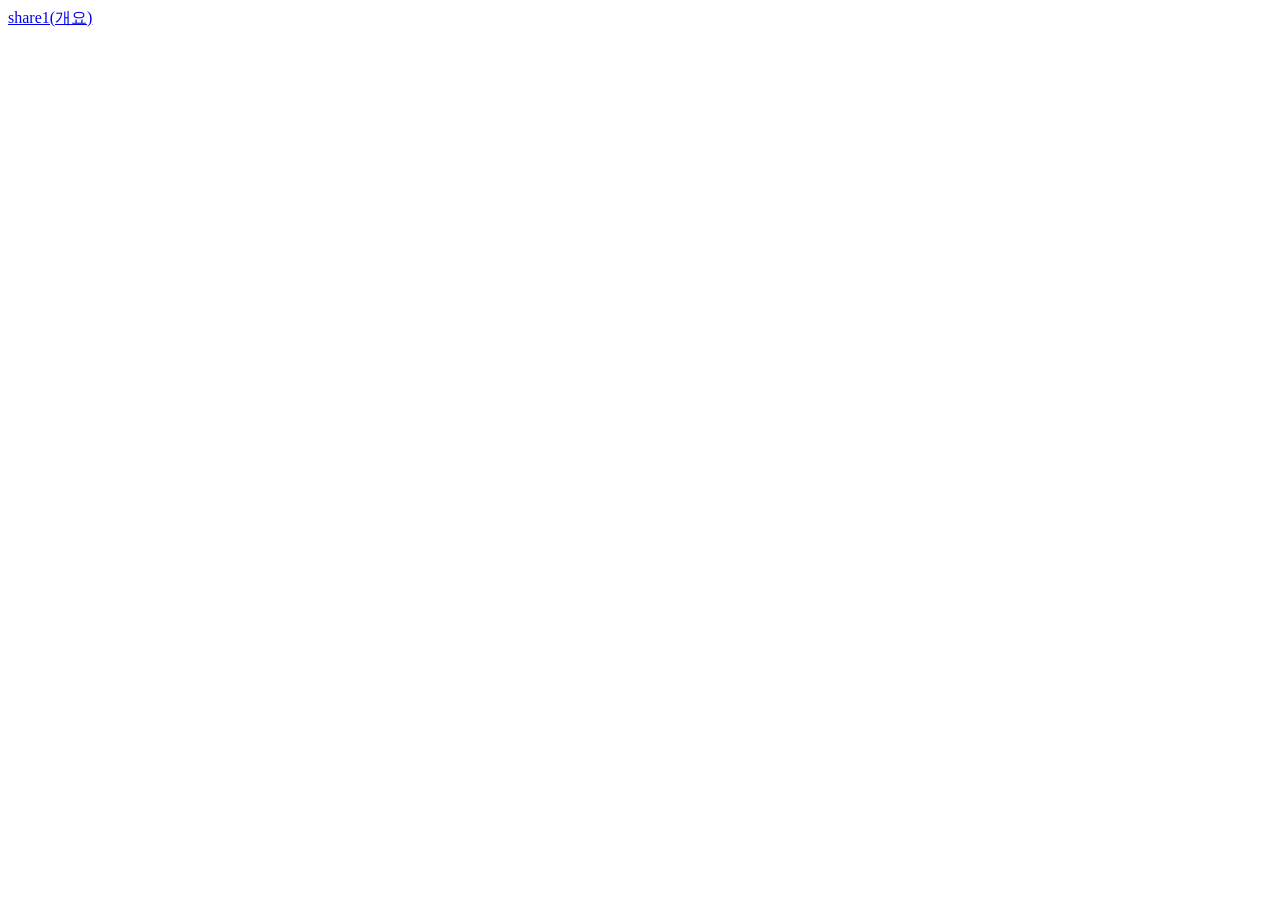
==== index.html @ b37a5b24 "Update index.html" ====
<DOCTYPE html>
  <html lang = "ko">
    <head>
      <title>
        share
      </title>
    </head>
    <body>
      <div align center>
        <a href="https://docs.google.com/document/d/1VUWLrsP9FjLhWHP-nQLsVSAsWgH8gJyUB5f0R0918_E/edit?usp=sharing">share1(개요)</a>
      </div>
    </body>
  </html>
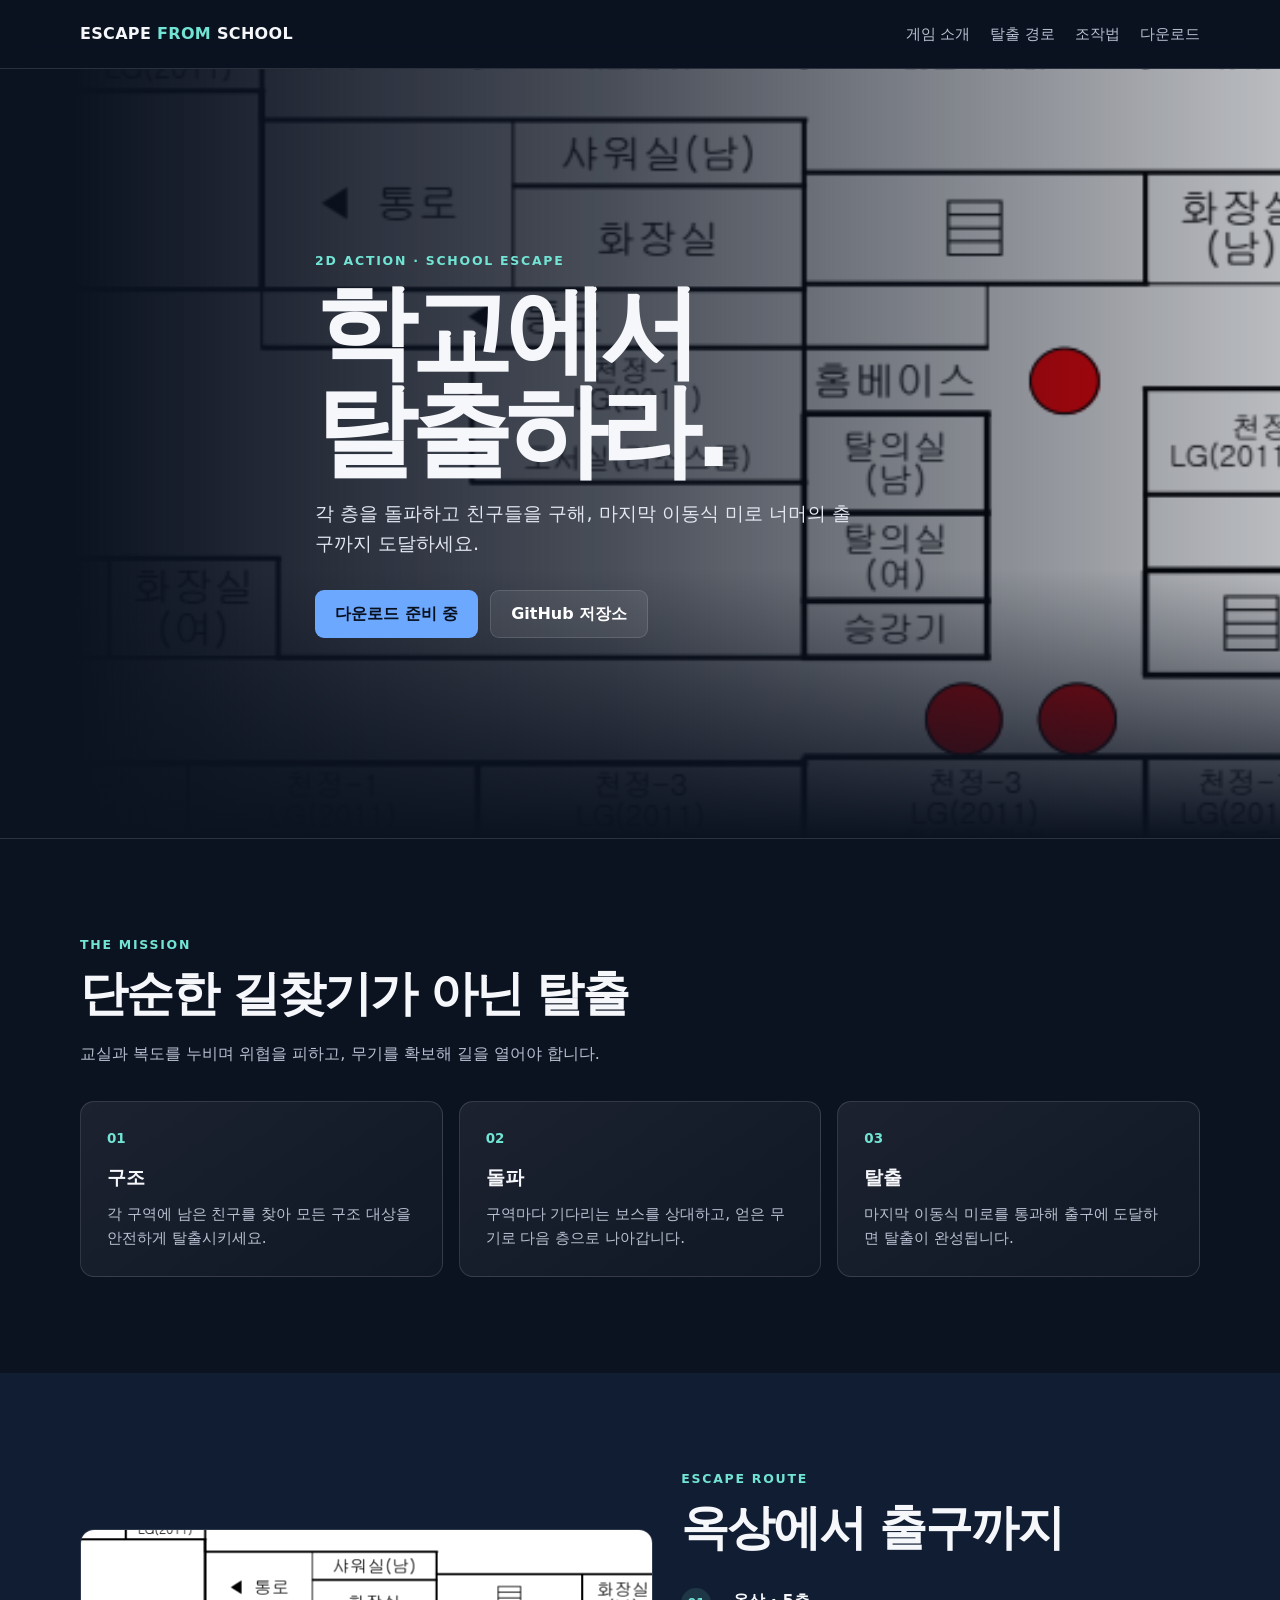
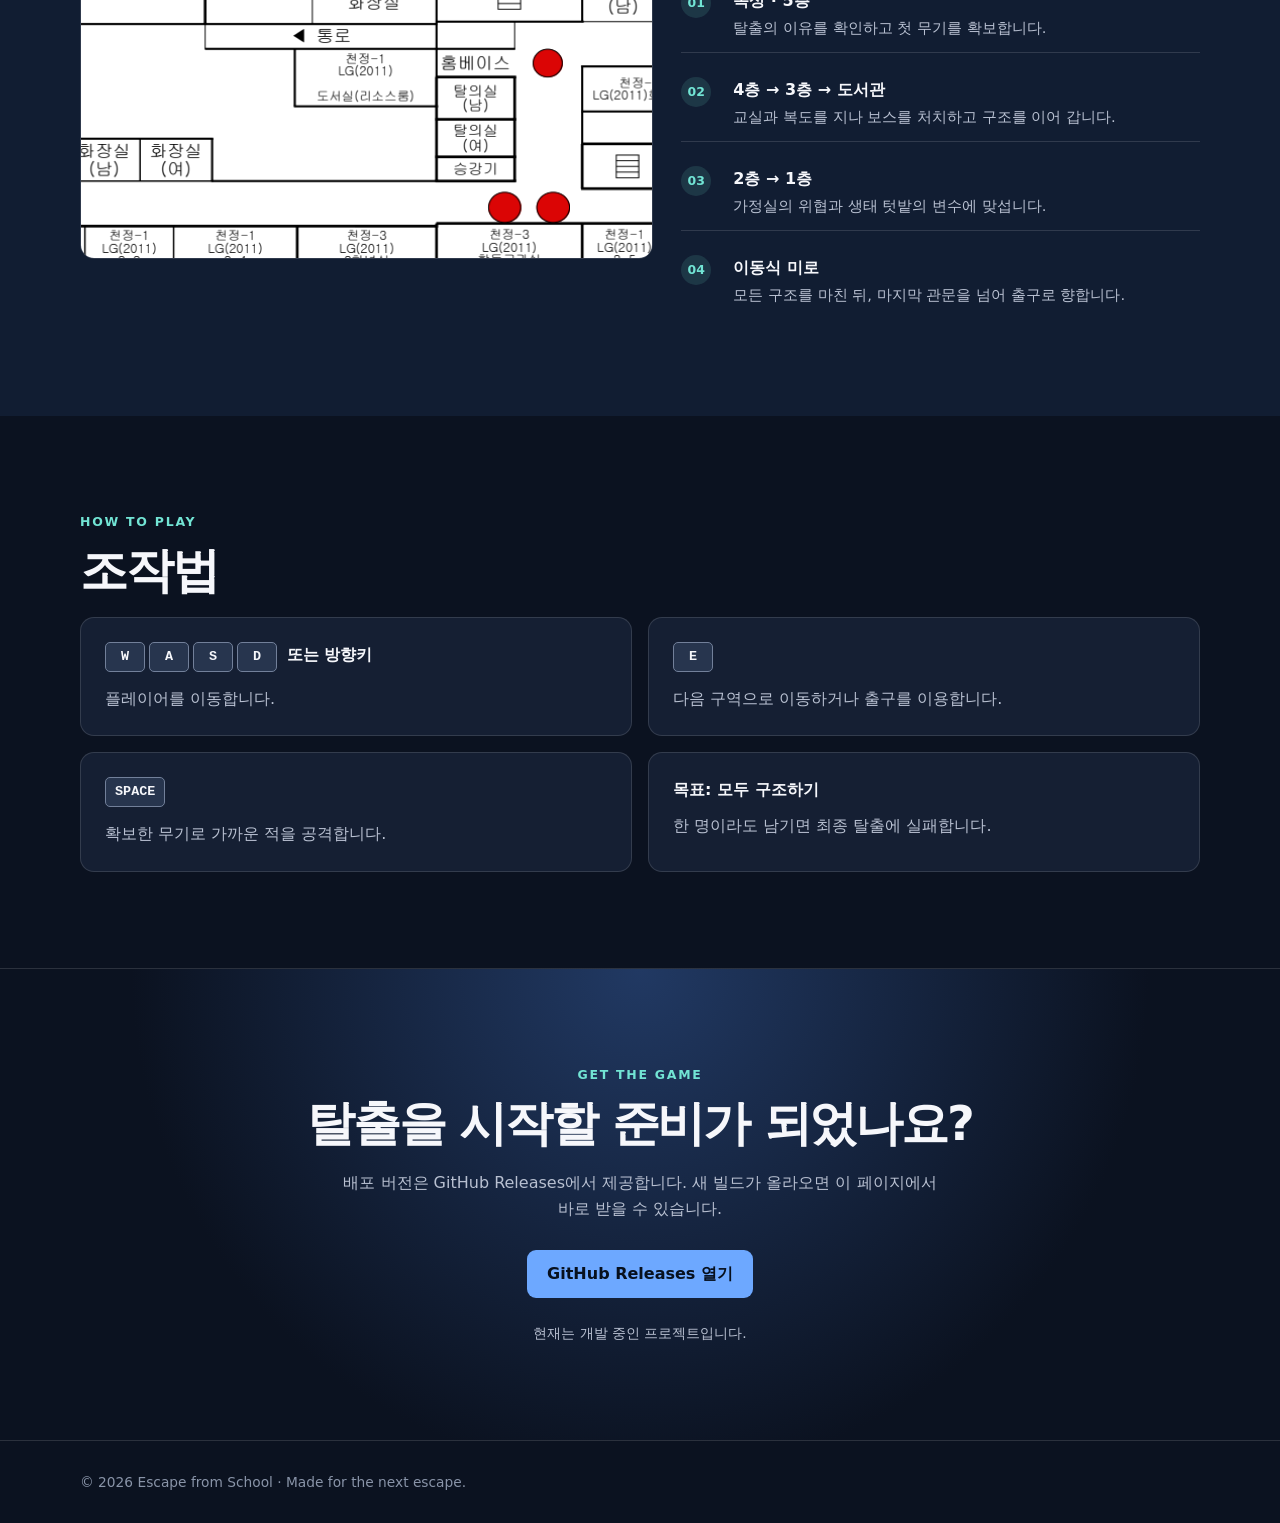
==== commit 1fb0bf73: "Add Escape from School game and landing page" ====
--- a/index.html
+++ b/index.html
@@ -1,13 +1,133 @@
-<DOCTYPE html>
-  <html lang = "ko">
-    <head>
-      <title>
-        share
-      </title>
-    </head>
-    <body>
-      <div align center>
-        <a href="https://docs.google.com/document/d/1VUWLrsP9FjLhWHP-nQLsVSAsWgH8gJyUB5f0R0918_E/edit?usp=sharing">share1(개요)</a>
+<!doctype html>
+<html lang="ko">
+<head>
+  <meta charset="utf-8">
+  <meta name="viewport" content="width=device-width, initial-scale=1">
+  <meta name="description" content="학교를 탈출하기 위해 친구들을 구하고 각 층의 위협을 돌파하는 2D 액션 게임입니다.">
+  <meta name="theme-color" content="#101a2d">
+  <title>Escape from School</title>
+  <style>
+    :root { --ink:#f6f7fb; --muted:#b8c0d1; --navy:#101a2d; --blue:#6da8ff; --cyan:#72e4d4; --line:rgba(255,255,255,.13); }
+    * { box-sizing:border-box; }
+    html { scroll-behavior:smooth; }
+    body { margin:0; color:var(--ink); background:#0b1220; font-family:"Pretendard","Noto Sans KR",system-ui,sans-serif; line-height:1.6; }
+    a { color:inherit; text-decoration:none; }
+    .wrap { width:min(1120px, calc(100% - 40px)); margin:auto; }
+    .top { position:sticky; top:0; z-index:10; backdrop-filter:blur(14px); background:rgba(11,18,32,.78); border-bottom:1px solid var(--line); }
+    .nav { height:68px; display:flex; align-items:center; justify-content:space-between; gap:24px; }
+    .brand { font-weight:800; letter-spacing:.02em; }
+    .brand span { color:var(--cyan); }
+    .links { display:flex; gap:20px; color:var(--muted); font-size:.92rem; }
+    .links a:hover { color:white; }
+    .hero { position:relative; overflow:hidden; min-height:620px; display:grid; align-items:center; border-bottom:1px solid var(--line); }
+    .hero::before { content:""; position:absolute; inset:0; background:linear-gradient(90deg, #0b1220 5%, rgba(11,18,32,.72) 48%, rgba(11,18,32,.22)), url("Assets/Resources/Maps/school_3f.png") center/cover; opacity:.92; }
+    .hero::after { content:""; position:absolute; inset:auto 0 0; height:35%; background:linear-gradient(transparent,#0b1220); }
+    .hero-content { position:relative; z-index:1; padding:86px 0 104px; max-width:650px; }
+    .eyebrow { color:var(--cyan); font-weight:700; letter-spacing:.14em; font-size:.78rem; }
+    h1 { margin:11px 0 18px; font-size:clamp(3rem, 8vw, 6.4rem); line-height:.97; letter-spacing:-.07em; }
+    .lead { max-width:540px; margin:0; color:#e2e7f2; font-size:clamp(1.02rem,2vw,1.2rem); }
+    .actions { display:flex; flex-wrap:wrap; gap:12px; margin-top:30px; }
+    .button { display:inline-flex; align-items:center; justify-content:center; min-height:48px; padding:0 20px; border-radius:9px; background:var(--blue); color:#07101e; font-weight:800; transition:transform .2s,background .2s; }
+    .button:hover { transform:translateY(-2px); background:#9bc2ff; }
+    .button.ghost { background:rgba(255,255,255,.08); color:white; border:1px solid var(--line); }
+    .button.ghost:hover { background:rgba(255,255,255,.15); }
+    section { padding:96px 0; }
+    .section-title { margin:0 0 9px; font-size:clamp(2rem,4vw,3rem); letter-spacing:-.045em; }
+    .section-intro { margin:0 0 35px; color:var(--muted); }
+    .features { display:grid; grid-template-columns:repeat(3,1fr); gap:16px; }
+    .card { padding:26px; border:1px solid var(--line); border-radius:14px; background:linear-gradient(145deg,rgba(255,255,255,.07),rgba(255,255,255,.025)); }
+    .num { color:var(--cyan); font-weight:800; font-size:.84rem; }
+    .card h3 { margin:13px 0 8px; font-size:1.2rem; }
+    .card p { margin:0; color:var(--muted); font-size:.95rem; }
+    .route { background:#111d32; }
+    .route-grid { display:grid; grid-template-columns:1.05fr .95fr; gap:28px; align-items:center; }
+    .map { width:100%; min-height:330px; object-fit:cover; object-position:center; border-radius:14px; border:1px solid var(--line); filter:saturate(.8) contrast(1.05); }
+    .stages { display:grid; gap:11px; }
+    .stage { display:grid; grid-template-columns:40px 1fr; gap:12px; align-items:start; padding:13px 0; border-bottom:1px solid var(--line); }
+    .stage:last-child { border:0; }
+    .stage b { display:block; }
+    .stage p { margin:2px 0 0; color:var(--muted); font-size:.92rem; }
+    .badge { width:30px; height:30px; display:grid; place-items:center; border-radius:50%; background:rgba(114,228,212,.13); color:var(--cyan); font-size:.78rem; font-weight:800; }
+    .play { display:grid; grid-template-columns:repeat(2,1fr); gap:16px; }
+    .control { padding:24px; border-radius:14px; background:#151f33; border:1px solid var(--line); }
+    .key { display:inline-block; min-width:40px; padding:3px 9px; margin:0 4px 4px 0; border:1px solid #72809a; border-radius:5px; background:#27354e; text-align:center; font-family:ui-monospace,monospace; font-size:.84rem; }
+    .control p { margin:10px 0 0; color:var(--muted); }
+    .download { text-align:center; border-top:1px solid var(--line); background:radial-gradient(circle at 50% 0, #213963, #0b1220 64%); }
+    .download .section-intro { max-width:600px; margin:0 auto 28px; }
+    .notice { margin:24px auto 0; color:var(--muted); font-size:.86rem; }
+    footer { padding:30px 0; border-top:1px solid var(--line); color:#8994a8; font-size:.86rem; }
+    @media (max-width:760px) { .links { display:none; } .hero { min-height:570px; } section { padding:68px 0; } .features,.play,.route-grid { grid-template-columns:1fr; } .route-grid { gap:24px; } .map { min-height:240px; } }
+  </style>
+</head>
+<body>
+  <header class="top">
+    <nav class="nav wrap" aria-label="주요 메뉴">
+      <a class="brand" href="#top">ESCAPE <span>FROM</span> SCHOOL</a>
+      <div class="links"><a href="#about">게임 소개</a><a href="#route">탈출 경로</a><a href="#play">조작법</a><a href="#download">다운로드</a></div>
+    </nav>
+  </header>
+
+  <main id="top">
+    <section class="hero" aria-labelledby="hero-title">
+      <div class="wrap hero-content">
+        <div class="eyebrow">2D ACTION · SCHOOL ESCAPE</div>
+        <h1 id="hero-title">학교에서<br>탈출하라.</h1>
+        <p class="lead">각 층을 돌파하고 친구들을 구해, 마지막 이동식 미로 너머의 출구까지 도달하세요.</p>
+        <div class="actions">
+          <a class="button" href="https://github.com/jw-astro09/share/releases">다운로드 준비 중</a>
+          <a class="button ghost" href="https://github.com/jw-astro09/share" target="_blank" rel="noreferrer">GitHub 저장소</a>
+        </div>
       </div>
-    </body>
-  </html>
+    </section>
+
+    <section id="about" class="wrap">
+      <div class="eyebrow">THE MISSION</div>
+      <h2 class="section-title">단순한 길찾기가 아닌 탈출</h2>
+      <p class="section-intro">교실과 복도를 누비며 위협을 피하고, 무기를 확보해 길을 열어야 합니다.</p>
+      <div class="features">
+        <article class="card"><div class="num">01</div><h3>구조</h3><p>각 구역에 남은 친구를 찾아 모든 구조 대상을 안전하게 탈출시키세요.</p></article>
+        <article class="card"><div class="num">02</div><h3>돌파</h3><p>구역마다 기다리는 보스를 상대하고, 얻은 무기로 다음 층으로 나아갑니다.</p></article>
+        <article class="card"><div class="num">03</div><h3>탈출</h3><p>마지막 이동식 미로를 통과해 출구에 도달하면 탈출이 완성됩니다.</p></article>
+      </div>
+    </section>
+
+    <section id="route" class="route">
+      <div class="wrap route-grid">
+        <img class="map" src="Assets/Resources/Maps/school_3f.png" alt="게임 속 학교 복도 지도">
+        <div>
+          <div class="eyebrow">ESCAPE ROUTE</div>
+          <h2 class="section-title">옥상에서 출구까지</h2>
+          <div class="stages">
+            <div class="stage"><span class="badge">01</span><div><b>옥상 · 5층</b><p>탈출의 이유를 확인하고 첫 무기를 확보합니다.</p></div></div>
+            <div class="stage"><span class="badge">02</span><div><b>4층 → 3층 → 도서관</b><p>교실과 복도를 지나 보스를 처치하고 구조를 이어 갑니다.</p></div></div>
+            <div class="stage"><span class="badge">03</span><div><b>2층 → 1층</b><p>가정실의 위협과 생태 텃밭의 변수에 맞섭니다.</p></div></div>
+            <div class="stage"><span class="badge">04</span><div><b>이동식 미로</b><p>모든 구조를 마친 뒤, 마지막 관문을 넘어 출구로 향합니다.</p></div></div>
+          </div>
+        </div>
+      </div>
+    </section>
+
+    <section id="play" class="wrap">
+      <div class="eyebrow">HOW TO PLAY</div>
+      <h2 class="section-title">조작법</h2>
+      <div class="play">
+        <div class="control"><strong><span class="key">W</span><span class="key">A</span><span class="key">S</span><span class="key">D</span> 또는 방향키</strong><p>플레이어를 이동합니다.</p></div>
+        <div class="control"><strong><span class="key">E</span></strong><p>다음 구역으로 이동하거나 출구를 이용합니다.</p></div>
+        <div class="control"><strong><span class="key">SPACE</span></strong><p>확보한 무기로 가까운 적을 공격합니다.</p></div>
+        <div class="control"><strong>목표: 모두 구조하기</strong><p>한 명이라도 남기면 최종 탈출에 실패합니다.</p></div>
+      </div>
+    </section>
+
+    <section id="download" class="download">
+      <div class="wrap">
+        <div class="eyebrow">GET THE GAME</div>
+        <h2 class="section-title">탈출을 시작할 준비가 되었나요?</h2>
+        <p class="section-intro">배포 버전은 GitHub Releases에서 제공합니다. 새 빌드가 올라오면 이 페이지에서 바로 받을 수 있습니다.</p>
+        <a class="button" href="https://github.com/jw-astro09/share/releases">GitHub Releases 열기</a>
+        <p class="notice">현재는 개발 중인 프로젝트입니다.</p>
+      </div>
+    </section>
+  </main>
+  <footer><div class="wrap">© 2026 Escape from School · Made for the next escape.</div></footer>
+</body>
+</html>
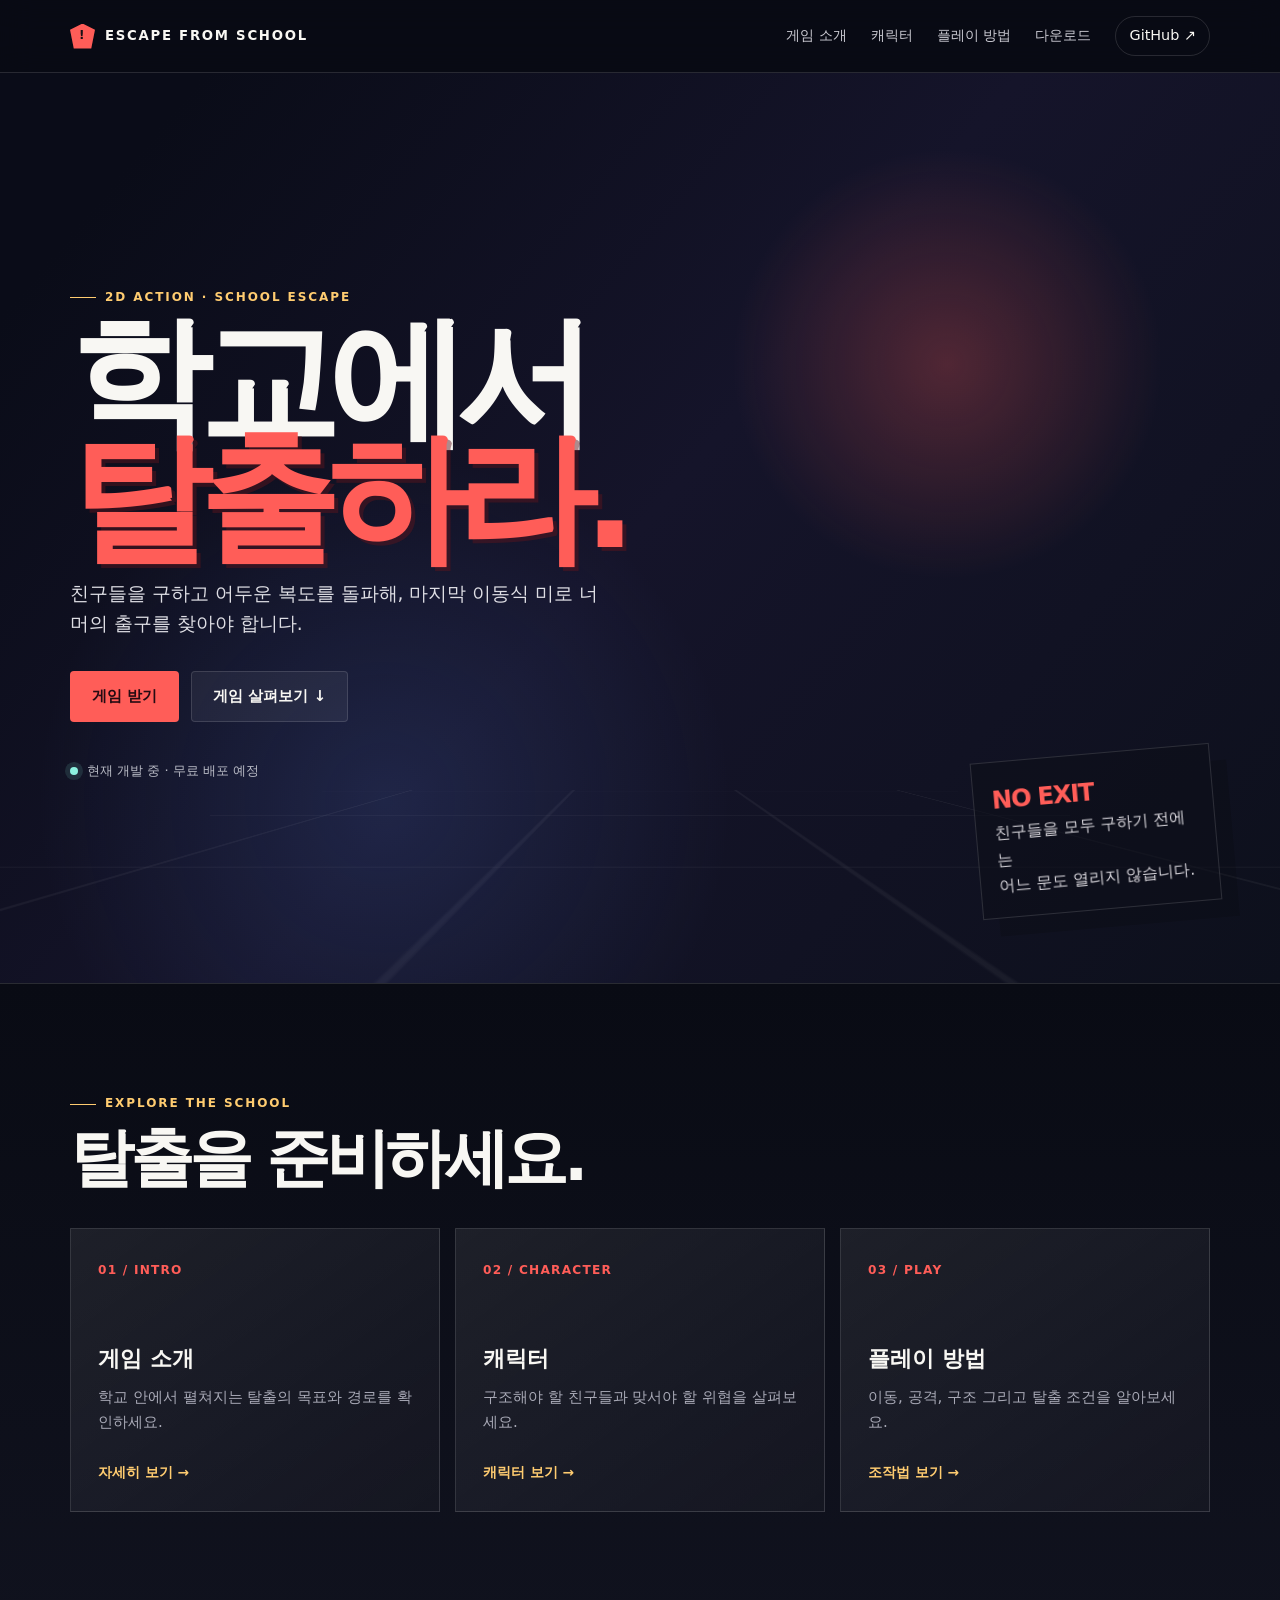
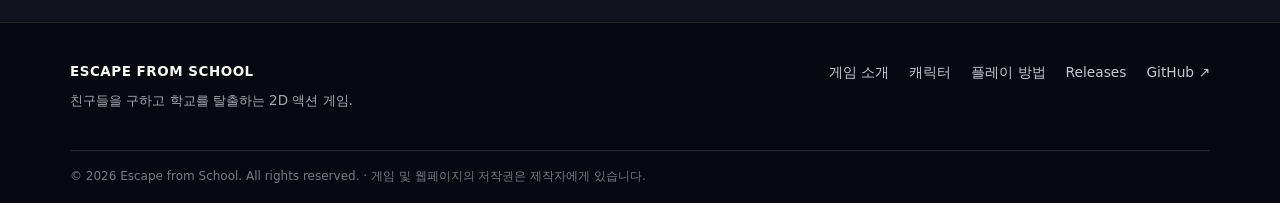
==== commit 0de3da4c: "Split game landing pages" ====
--- a/index.html
+++ b/index.html
@@ -3,131 +3,17 @@
 <head>
   <meta charset="utf-8">
   <meta name="viewport" content="width=device-width, initial-scale=1">
-  <meta name="description" content="학교를 탈출하기 위해 친구들을 구하고 각 층의 위협을 돌파하는 2D 액션 게임입니다.">
-  <meta name="theme-color" content="#101a2d">
-  <title>Escape from School</title>
-  <style>
-    :root { --ink:#f6f7fb; --muted:#b8c0d1; --navy:#101a2d; --blue:#6da8ff; --cyan:#72e4d4; --line:rgba(255,255,255,.13); }
-    * { box-sizing:border-box; }
-    html { scroll-behavior:smooth; }
-    body { margin:0; color:var(--ink); background:#0b1220; font-family:"Pretendard","Noto Sans KR",system-ui,sans-serif; line-height:1.6; }
-    a { color:inherit; text-decoration:none; }
-    .wrap { width:min(1120px, calc(100% - 40px)); margin:auto; }
-    .top { position:sticky; top:0; z-index:10; backdrop-filter:blur(14px); background:rgba(11,18,32,.78); border-bottom:1px solid var(--line); }
-    .nav { height:68px; display:flex; align-items:center; justify-content:space-between; gap:24px; }
-    .brand { font-weight:800; letter-spacing:.02em; }
-    .brand span { color:var(--cyan); }
-    .links { display:flex; gap:20px; color:var(--muted); font-size:.92rem; }
-    .links a:hover { color:white; }
-    .hero { position:relative; overflow:hidden; min-height:620px; display:grid; align-items:center; border-bottom:1px solid var(--line); }
-    .hero::before { content:""; position:absolute; inset:0; background:linear-gradient(90deg, #0b1220 5%, rgba(11,18,32,.72) 48%, rgba(11,18,32,.22)), url("Assets/Resources/Maps/school_3f.png") center/cover; opacity:.92; }
-    .hero::after { content:""; position:absolute; inset:auto 0 0; height:35%; background:linear-gradient(transparent,#0b1220); }
-    .hero-content { position:relative; z-index:1; padding:86px 0 104px; max-width:650px; }
-    .eyebrow { color:var(--cyan); font-weight:700; letter-spacing:.14em; font-size:.78rem; }
-    h1 { margin:11px 0 18px; font-size:clamp(3rem, 8vw, 6.4rem); line-height:.97; letter-spacing:-.07em; }
-    .lead { max-width:540px; margin:0; color:#e2e7f2; font-size:clamp(1.02rem,2vw,1.2rem); }
-    .actions { display:flex; flex-wrap:wrap; gap:12px; margin-top:30px; }
-    .button { display:inline-flex; align-items:center; justify-content:center; min-height:48px; padding:0 20px; border-radius:9px; background:var(--blue); color:#07101e; font-weight:800; transition:transform .2s,background .2s; }
-    .button:hover { transform:translateY(-2px); background:#9bc2ff; }
-    .button.ghost { background:rgba(255,255,255,.08); color:white; border:1px solid var(--line); }
-    .button.ghost:hover { background:rgba(255,255,255,.15); }
-    section { padding:96px 0; }
-    .section-title { margin:0 0 9px; font-size:clamp(2rem,4vw,3rem); letter-spacing:-.045em; }
-    .section-intro { margin:0 0 35px; color:var(--muted); }
-    .features { display:grid; grid-template-columns:repeat(3,1fr); gap:16px; }
-    .card { padding:26px; border:1px solid var(--line); border-radius:14px; background:linear-gradient(145deg,rgba(255,255,255,.07),rgba(255,255,255,.025)); }
-    .num { color:var(--cyan); font-weight:800; font-size:.84rem; }
-    .card h3 { margin:13px 0 8px; font-size:1.2rem; }
-    .card p { margin:0; color:var(--muted); font-size:.95rem; }
-    .route { background:#111d32; }
-    .route-grid { display:grid; grid-template-columns:1.05fr .95fr; gap:28px; align-items:center; }
-    .map { width:100%; min-height:330px; object-fit:cover; object-position:center; border-radius:14px; border:1px solid var(--line); filter:saturate(.8) contrast(1.05); }
-    .stages { display:grid; gap:11px; }
-    .stage { display:grid; grid-template-columns:40px 1fr; gap:12px; align-items:start; padding:13px 0; border-bottom:1px solid var(--line); }
-    .stage:last-child { border:0; }
-    .stage b { display:block; }
-    .stage p { margin:2px 0 0; color:var(--muted); font-size:.92rem; }
-    .badge { width:30px; height:30px; display:grid; place-items:center; border-radius:50%; background:rgba(114,228,212,.13); color:var(--cyan); font-size:.78rem; font-weight:800; }
-    .play { display:grid; grid-template-columns:repeat(2,1fr); gap:16px; }
-    .control { padding:24px; border-radius:14px; background:#151f33; border:1px solid var(--line); }
-    .key { display:inline-block; min-width:40px; padding:3px 9px; margin:0 4px 4px 0; border:1px solid #72809a; border-radius:5px; background:#27354e; text-align:center; font-family:ui-monospace,monospace; font-size:.84rem; }
-    .control p { margin:10px 0 0; color:var(--muted); }
-    .download { text-align:center; border-top:1px solid var(--line); background:radial-gradient(circle at 50% 0, #213963, #0b1220 64%); }
-    .download .section-intro { max-width:600px; margin:0 auto 28px; }
-    .notice { margin:24px auto 0; color:var(--muted); font-size:.86rem; }
-    footer { padding:30px 0; border-top:1px solid var(--line); color:#8994a8; font-size:.86rem; }
-    @media (max-width:760px) { .links { display:none; } .hero { min-height:570px; } section { padding:68px 0; } .features,.play,.route-grid { grid-template-columns:1fr; } .route-grid { gap:24px; } .map { min-height:240px; } }
-  </style>
+  <meta name="description" content="Escape from School 공식 페이지">
+  <meta name="theme-color" content="#090b14">
+  <link rel="stylesheet" href="styles.css">
+  <title>Escape from School | 학교 탈출</title>
 </head>
-<body>
-  <header class="top">
-    <nav class="nav wrap" aria-label="주요 메뉴">
-      <a class="brand" href="#top">ESCAPE <span>FROM</span> SCHOOL</a>
-      <div class="links"><a href="#about">게임 소개</a><a href="#route">탈출 경로</a><a href="#play">조작법</a><a href="#download">다운로드</a></div>
-    </nav>
-  </header>
-
-  <main id="top">
-    <section class="hero" aria-labelledby="hero-title">
-      <div class="wrap hero-content">
-        <div class="eyebrow">2D ACTION · SCHOOL ESCAPE</div>
-        <h1 id="hero-title">학교에서<br>탈출하라.</h1>
-        <p class="lead">각 층을 돌파하고 친구들을 구해, 마지막 이동식 미로 너머의 출구까지 도달하세요.</p>
-        <div class="actions">
-          <a class="button" href="https://github.com/jw-astro09/share/releases">다운로드 준비 중</a>
-          <a class="button ghost" href="https://github.com/jw-astro09/share" target="_blank" rel="noreferrer">GitHub 저장소</a>
-        </div>
-      </div>
-    </section>
-
-    <section id="about" class="wrap">
-      <div class="eyebrow">THE MISSION</div>
-      <h2 class="section-title">단순한 길찾기가 아닌 탈출</h2>
-      <p class="section-intro">교실과 복도를 누비며 위협을 피하고, 무기를 확보해 길을 열어야 합니다.</p>
-      <div class="features">
-        <article class="card"><div class="num">01</div><h3>구조</h3><p>각 구역에 남은 친구를 찾아 모든 구조 대상을 안전하게 탈출시키세요.</p></article>
-        <article class="card"><div class="num">02</div><h3>돌파</h3><p>구역마다 기다리는 보스를 상대하고, 얻은 무기로 다음 층으로 나아갑니다.</p></article>
-        <article class="card"><div class="num">03</div><h3>탈출</h3><p>마지막 이동식 미로를 통과해 출구에 도달하면 탈출이 완성됩니다.</p></article>
-      </div>
-    </section>
-
-    <section id="route" class="route">
-      <div class="wrap route-grid">
-        <img class="map" src="Assets/Resources/Maps/school_3f.png" alt="게임 속 학교 복도 지도">
-        <div>
-          <div class="eyebrow">ESCAPE ROUTE</div>
-          <h2 class="section-title">옥상에서 출구까지</h2>
-          <div class="stages">
-            <div class="stage"><span class="badge">01</span><div><b>옥상 · 5층</b><p>탈출의 이유를 확인하고 첫 무기를 확보합니다.</p></div></div>
-            <div class="stage"><span class="badge">02</span><div><b>4층 → 3층 → 도서관</b><p>교실과 복도를 지나 보스를 처치하고 구조를 이어 갑니다.</p></div></div>
-            <div class="stage"><span class="badge">03</span><div><b>2층 → 1층</b><p>가정실의 위협과 생태 텃밭의 변수에 맞섭니다.</p></div></div>
-            <div class="stage"><span class="badge">04</span><div><b>이동식 미로</b><p>모든 구조를 마친 뒤, 마지막 관문을 넘어 출구로 향합니다.</p></div></div>
-          </div>
-        </div>
-      </div>
-    </section>
-
-    <section id="play" class="wrap">
-      <div class="eyebrow">HOW TO PLAY</div>
-      <h2 class="section-title">조작법</h2>
-      <div class="play">
-        <div class="control"><strong><span class="key">W</span><span class="key">A</span><span class="key">S</span><span class="key">D</span> 또는 방향키</strong><p>플레이어를 이동합니다.</p></div>
-        <div class="control"><strong><span class="key">E</span></strong><p>다음 구역으로 이동하거나 출구를 이용합니다.</p></div>
-        <div class="control"><strong><span class="key">SPACE</span></strong><p>확보한 무기로 가까운 적을 공격합니다.</p></div>
-        <div class="control"><strong>목표: 모두 구조하기</strong><p>한 명이라도 남기면 최종 탈출에 실패합니다.</p></div>
-      </div>
-    </section>
-
-    <section id="download" class="download">
-      <div class="wrap">
-        <div class="eyebrow">GET THE GAME</div>
-        <h2 class="section-title">탈출을 시작할 준비가 되었나요?</h2>
-        <p class="section-intro">배포 버전은 GitHub Releases에서 제공합니다. 새 빌드가 올라오면 이 페이지에서 바로 받을 수 있습니다.</p>
-        <a class="button" href="https://github.com/jw-astro09/share/releases">GitHub Releases 열기</a>
-        <p class="notice">현재는 개발 중인 프로젝트입니다.</p>
-      </div>
-    </section>
+<body class="home">
+  <header class="top"><nav class="nav wrap" aria-label="주요 메뉴"><a class="brand" href="index.html"><span class="brand-mark">!</span> ESCAPE FROM SCHOOL</a><input class="menu-toggle" type="checkbox" id="menu-toggle"><label class="menu-button" for="menu-toggle" aria-label="메뉴 열기"><span></span></label><div class="links"><a href="intro.html">게임 소개</a><a href="character.html">캐릭터</a><a href="play.html">플레이 방법</a><a href="download.html">다운로드</a><a class="nav-github" href="https://github.com/jw-astro09/share" target="_blank" rel="noreferrer">GitHub ↗</a></div></nav></header>
+  <main>
+    <section class="hero"><div class="wrap hero-inner"><div class="eyebrow">2D ACTION · SCHOOL ESCAPE</div><h1>학교에서<br><em>탈출하라.</em></h1><p class="lead">친구들을 구하고 어두운 복도를 돌파해, 마지막 이동식 미로 너머의 출구를 찾아야 합니다.</p><div class="actions"><a class="button" href="download.html">게임 받기</a><a class="button ghost" href="intro.html">게임 살펴보기 ↓</a></div><div class="status"><i></i> 현재 개발 중 · 무료 배포 예정</div></div><div class="hero-sign"><strong>NO EXIT</strong>친구들을 모두 구하기 전에는<br>어느 문도 열리지 않습니다.</div></section>
+    <section class="home-links"><div class="wrap"><div class="eyebrow">EXPLORE THE SCHOOL</div><h2 class="section-title">탈출을 준비하세요.</h2><div class="page-cards"><a class="page-card" href="intro.html"><span>01 / INTRO</span><strong>게임 소개</strong><p>학교 안에서 펼쳐지는 탈출의 목표와 경로를 확인하세요.</p><b>자세히 보기 →</b></a><a class="page-card" href="character.html"><span>02 / CHARACTER</span><strong>캐릭터</strong><p>구조해야 할 친구들과 맞서야 할 위협을 살펴보세요.</p><b>캐릭터 보기 →</b></a><a class="page-card" href="play.html"><span>03 / PLAY</span><strong>플레이 방법</strong><p>이동, 공격, 구조 그리고 탈출 조건을 알아보세요.</p><b>조작법 보기 →</b></a></div></div></section>
   </main>
-  <footer><div class="wrap">© 2026 Escape from School · Made for the next escape.</div></footer>
+  <footer><div class="wrap footer-main"><div class="footer-copy"><strong>ESCAPE FROM SCHOOL</strong>친구들을 구하고 학교를 탈출하는 2D 액션 게임.</div><div class="footer-links"><a href="intro.html">게임 소개</a><a href="character.html">캐릭터</a><a href="play.html">플레이 방법</a><a href="download.html">Releases</a><a href="https://github.com/jw-astro09/share" target="_blank" rel="noreferrer">GitHub ↗</a></div></div><div class="wrap copyright">© 2026 Escape from School. All rights reserved. · 게임 및 웹페이지의 저작권은 제작자에게 있습니다.</div></footer>
 </body>
 </html>
--- a/styles.css
+++ b/styles.css
@@ -0,0 +1 @@
+:root{--ink:#f8f7f3;--muted:#a8a9b6;--night:#090b14;--panel:#121522;--line:rgba(255,255,255,.13);--red:#ff5d58;--gold:#ffcc70;--aqua:#8cf1df}*{box-sizing:border-box}html{scroll-behavior:smooth}body{margin:0;overflow-x:hidden;color:var(--ink);background:var(--night);font-family:"Pretendard","Noto Sans KR",system-ui,sans-serif;line-height:1.65}a{color:inherit;text-decoration:none}.wrap{width:min(1140px,calc(100% - 40px));margin:auto}.top{position:sticky;top:0;z-index:20;background:rgba(9,11,20,.8);border-bottom:1px solid var(--line);backdrop-filter:blur(16px)}.nav{min-height:72px;display:flex;align-items:center;justify-content:space-between;gap:28px}.brand{display:flex;align-items:center;gap:10px;font-size:.83rem;font-weight:900;letter-spacing:.13em;white-space:nowrap}.brand-mark{width:25px;height:25px;display:grid;place-items:center;color:#171116;background:var(--red);clip-path:polygon(50% 0,100% 25%,85% 100%,15% 100%,0 25%);font-size:.75rem}.links{display:flex;align-items:center;gap:24px;color:#cacad2;font-size:.9rem}.links a{transition:color .2s}.links a:hover,.links a.active{color:var(--gold)}.nav-github{border:1px solid var(--line);border-radius:999px;padding:7px 13px;color:var(--ink)!important}.menu-toggle,.menu-button{display:none}.hero,.page-hero{isolation:isolate;position:relative;overflow:hidden;border-bottom:1px solid var(--line)}.hero{min-height:calc(100vh - 72px);min-height:620px;display:grid;align-items:center}.hero::before,.page-hero::before{content:"";position:absolute;z-index:-3;inset:0;background:radial-gradient(circle at 74% 32%,rgba(255,93,88,.26),transparent 19%),radial-gradient(circle at 30% 80%,rgba(69,99,177,.22),transparent 30%),linear-gradient(130deg,#0a0c18 10%,#15142a 50%,#0d101c)}.hero::after{content:"";position:absolute;z-index:-2;inset:0;opacity:.34;background:repeating-linear-gradient(90deg,transparent 0 13%,rgba(255,255,255,.12) 13.2% 13.45%,transparent 13.65% 26%),repeating-linear-gradient(0deg,transparent 0 14%,rgba(255,255,255,.1) 14.2% 14.4%,transparent 14.6% 28%);transform:perspective(400px) rotateX(57deg) scale(1.9) translateY(20%);transform-origin:bottom}.hero-inner{padding:105px 0 92px}.eyebrow{display:flex;align-items:center;gap:9px;color:var(--gold);font-size:.75rem;font-weight:800;letter-spacing:.16em}.eyebrow::before{content:"";width:26px;height:1px;background:currentColor}h1,h2,h3,p{margin-top:0}h1{max-width:850px;margin:15px 0 22px;font-size:clamp(4rem,11vw,8.8rem);line-height:.83;letter-spacing:-.09em;text-wrap:balance}h1 em{color:var(--red);font-style:normal;text-shadow:4px 4px 0 rgba(91,20,29,.48)}.lead{max-width:540px;color:#dedee4;font-size:clamp(1rem,2vw,1.16rem)}.actions{display:flex;flex-wrap:wrap;gap:12px;margin-top:31px}.button{display:inline-flex;align-items:center;justify-content:center;min-height:51px;padding:0 21px;border:1px solid transparent;background:var(--red);color:#250b12;border-radius:4px;font-size:.94rem;font-weight:900;transition:transform .2s,box-shadow .2s,background .2s}.button:hover{transform:translateY(-3px);background:#ff746e;box-shadow:0 13px 26px rgba(255,93,88,.22)}.button.ghost{color:var(--ink);background:rgba(255,255,255,.06);border-color:var(--line)}.button.ghost:hover{background:rgba(255,255,255,.12);box-shadow:none}.status{display:flex;align-items:center;gap:9px;margin-top:38px;color:#b9bbc5;font-size:.82rem}.status i{width:8px;height:8px;border-radius:50%;background:var(--aqua);box-shadow:0 0 0 5px rgba(140,241,223,.12)}.hero-sign{position:absolute;right:max(5vw,30px);bottom:8%;width:min(240px,25vw);padding:18px;color:#d8d6dc;border:1px solid var(--line);background:rgba(12,14,24,.6);transform:rotate(-5deg);box-shadow:16px 18px 0 rgba(0,0,0,.16)}.hero-sign strong{display:block;color:var(--red);font-size:1.52rem;letter-spacing:-.05em}section{padding:110px 0}.section-title{max-width:680px;margin:12px 0 0;font-size:clamp(2.15rem,5vw,4rem);line-height:1;letter-spacing:-.07em}.section-intro{max-width:440px;margin:0;color:var(--muted)}.home-links{background:linear-gradient(180deg,#090b14,#10121e)}.page-cards,.character-grid{display:grid;grid-template-columns:repeat(3,1fr);gap:15px;margin-top:38px}.page-card{min-height:258px;padding:27px;border:1px solid var(--line);background:linear-gradient(145deg,rgba(255,255,255,.075),rgba(255,255,255,.025));transition:transform .2s,border-color .2s}.page-card:hover{transform:translateY(-6px);border-color:rgba(255,204,112,.6)}.page-card span,.character-card span{color:var(--red);font-size:.76rem;font-weight:900;letter-spacing:.1em}.page-card strong{display:block;margin:58px 0 8px;font-size:1.37rem}.page-card p,.character-card p{margin:0;color:var(--muted);font-size:.94rem}.page-card b{display:block;margin-top:27px;color:var(--gold);font-size:.86rem}.page-hero{padding:120px 0 95px}.page-hero::before{background:radial-gradient(circle at 78% 20%,rgba(255,93,88,.23),transparent 20%),linear-gradient(125deg,#0b0d19,#19172b 62%,#10121d)}.split{display:flex;align-items:end;justify-content:space-between;gap:40px}.dark-section{border-block:1px solid var(--line);background:#0d101c}.stages{list-style:none;padding:0;margin:32px 0 0}.stage{display:grid;grid-template-columns:45px 1fr auto;align-items:center;gap:14px;padding:16px 0;border-bottom:1px solid var(--line)}.stage-no{color:var(--gold);font-size:.78rem;font-weight:900}.stage b{display:block;font-size:1.04rem}.stage p{margin:3px 0 0;color:var(--muted);font-size:.88rem}.stage-arrow{color:var(--red);font-size:1.15rem}.character-grid{grid-template-columns:repeat(2,1fr)}.character-card{min-height:280px;padding:29px;border:1px solid var(--line);background:var(--panel)}.character-card.threat{background:linear-gradient(145deg,#281a27,#131420)}.character-icon{width:64px;height:64px;display:grid;place-items:center;margin-bottom:37px;border:1px solid var(--line);border-radius:50%;color:var(--gold);font-size:1.7rem;font-weight:900}.threat .character-icon{color:var(--red)}.character-card h3{margin:9px 0;font-size:1.4rem}.play-grid{display:grid;grid-template-columns:1.1fr .9fr;gap:15px}.controls,.objective{padding:30px;border:1px solid var(--line);background:var(--panel)}.controls h2,.objective h2{margin-bottom:23px;font-size:1.35rem}.control-row{display:grid;grid-template-columns:100px 1fr;gap:18px;align-items:center;padding:12px 0;border-top:1px solid var(--line)}.key{display:inline-grid;min-width:28px;height:28px;place-items:center;margin-right:3px;border:1px solid #777988;border-bottom-width:3px;border-radius:4px;color:#f3f1ed;background:#262938;font:700 .75rem ui-monospace,monospace}.control-row p,.objective p{margin:0;color:var(--muted);font-size:.93rem}.objective{display:flex;flex-direction:column;justify-content:space-between;background:linear-gradient(145deg,#272137,#141522)}.target{color:var(--red);font-size:clamp(3.4rem,6vw,5rem);font-weight:900;line-height:.85;letter-spacing:-.08em}.target small{display:block;margin-top:12px;color:var(--ink);font-size:.94rem;letter-spacing:0}.download-hero{min-height:560px;display:grid;align-items:center}footer{border-top:1px solid var(--line);background:#070910}.footer-main{display:flex;justify-content:space-between;gap:28px;padding:38px 0}.footer-copy{color:#a7a7b0;font-size:.84rem}.footer-copy strong{display:block;margin-bottom:7px;color:var(--ink);letter-spacing:.04em}.footer-links{display:flex;flex-wrap:wrap;align-content:start;gap:9px 20px;color:#c9c8d0;font-size:.86rem}.footer-links a:hover{color:var(--gold)}.copyright{padding:16px 0;border-top:1px solid var(--line);color:#777986;font-size:.75rem}@media(max-width:800px){.links{display:none}.menu-button{display:grid;place-items:center;width:37px;height:37px;border:1px solid var(--line);border-radius:4px;cursor:pointer}.menu-button span,.menu-button::before,.menu-button::after{content:"";width:16px;height:1px;display:block;background:var(--ink);transition:.2s}.menu-button::before{transform:translateY(-5px)}.menu-button::after{transform:translateY(5px)}.menu-toggle:checked+.menu-button span{opacity:0}.menu-toggle:checked+.menu-button::before{transform:translateY(1px) rotate(45deg)}.menu-toggle:checked+.menu-button::after{transform:translateY(-1px) rotate(-45deg)}.menu-toggle:checked~.links{position:absolute;top:72px;left:0;right:0;display:flex;flex-direction:column;align-items:stretch;gap:0;padding:12px 20px 20px;border-bottom:1px solid var(--line);background:#111421}.menu-toggle:checked~.links a{padding:11px 0}.nav-github{text-align:center;margin-top:8px}.hero-sign{display:none}.page-cards{grid-template-columns:1fr}.split{display:grid;grid-template-columns:1fr}.play-grid{grid-template-columns:1fr}}@media(max-width:520px){.wrap{width:min(100% - 32px,1140px)}section{padding:75px 0}.hero{min-height:570px}.hero-inner{padding:76px 0}h1{font-size:clamp(3.7rem,19vw,5.6rem)}.page-hero{padding:88px 0 70px}.stage{grid-template-columns:37px 1fr}.stage-arrow{display:none}.character-grid{grid-template-columns:1fr}.control-row{grid-template-columns:85px 1fr;gap:10px}.footer-main{display:block}.footer-links{margin-top:20px}}
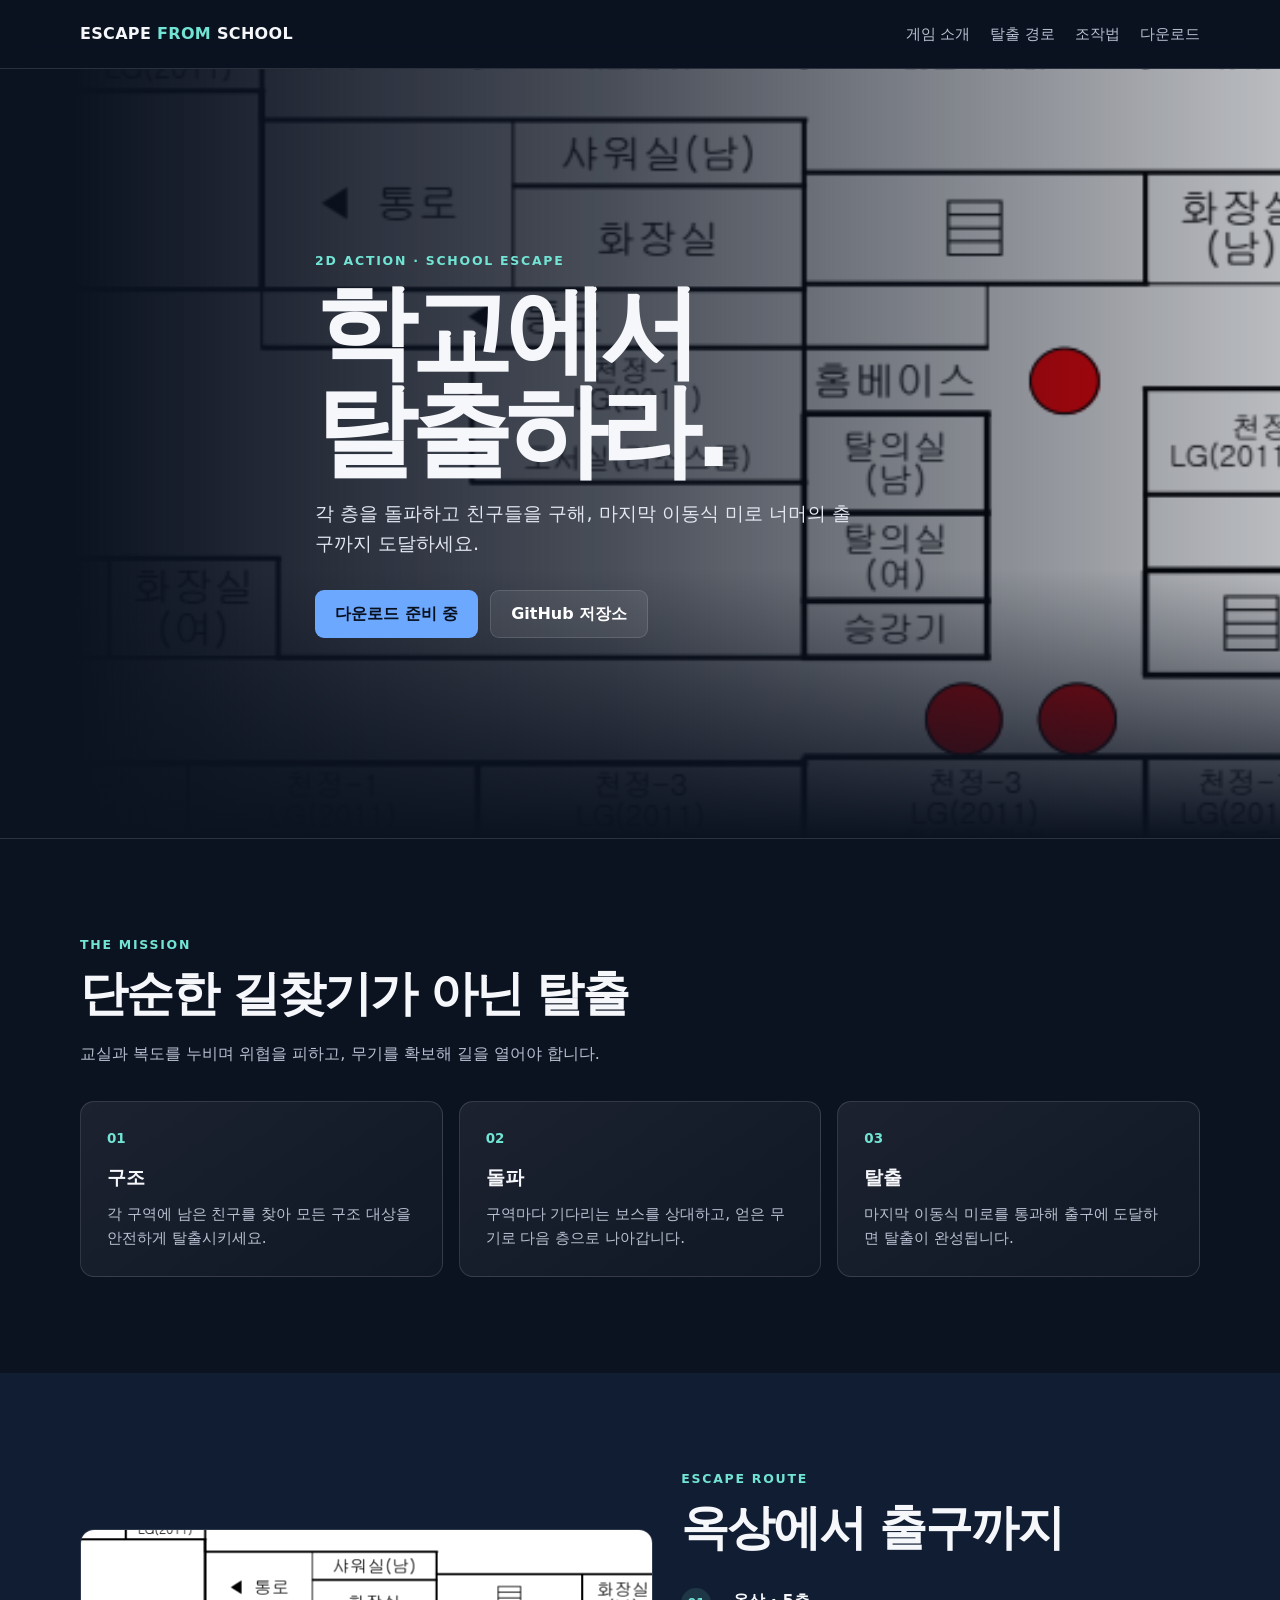
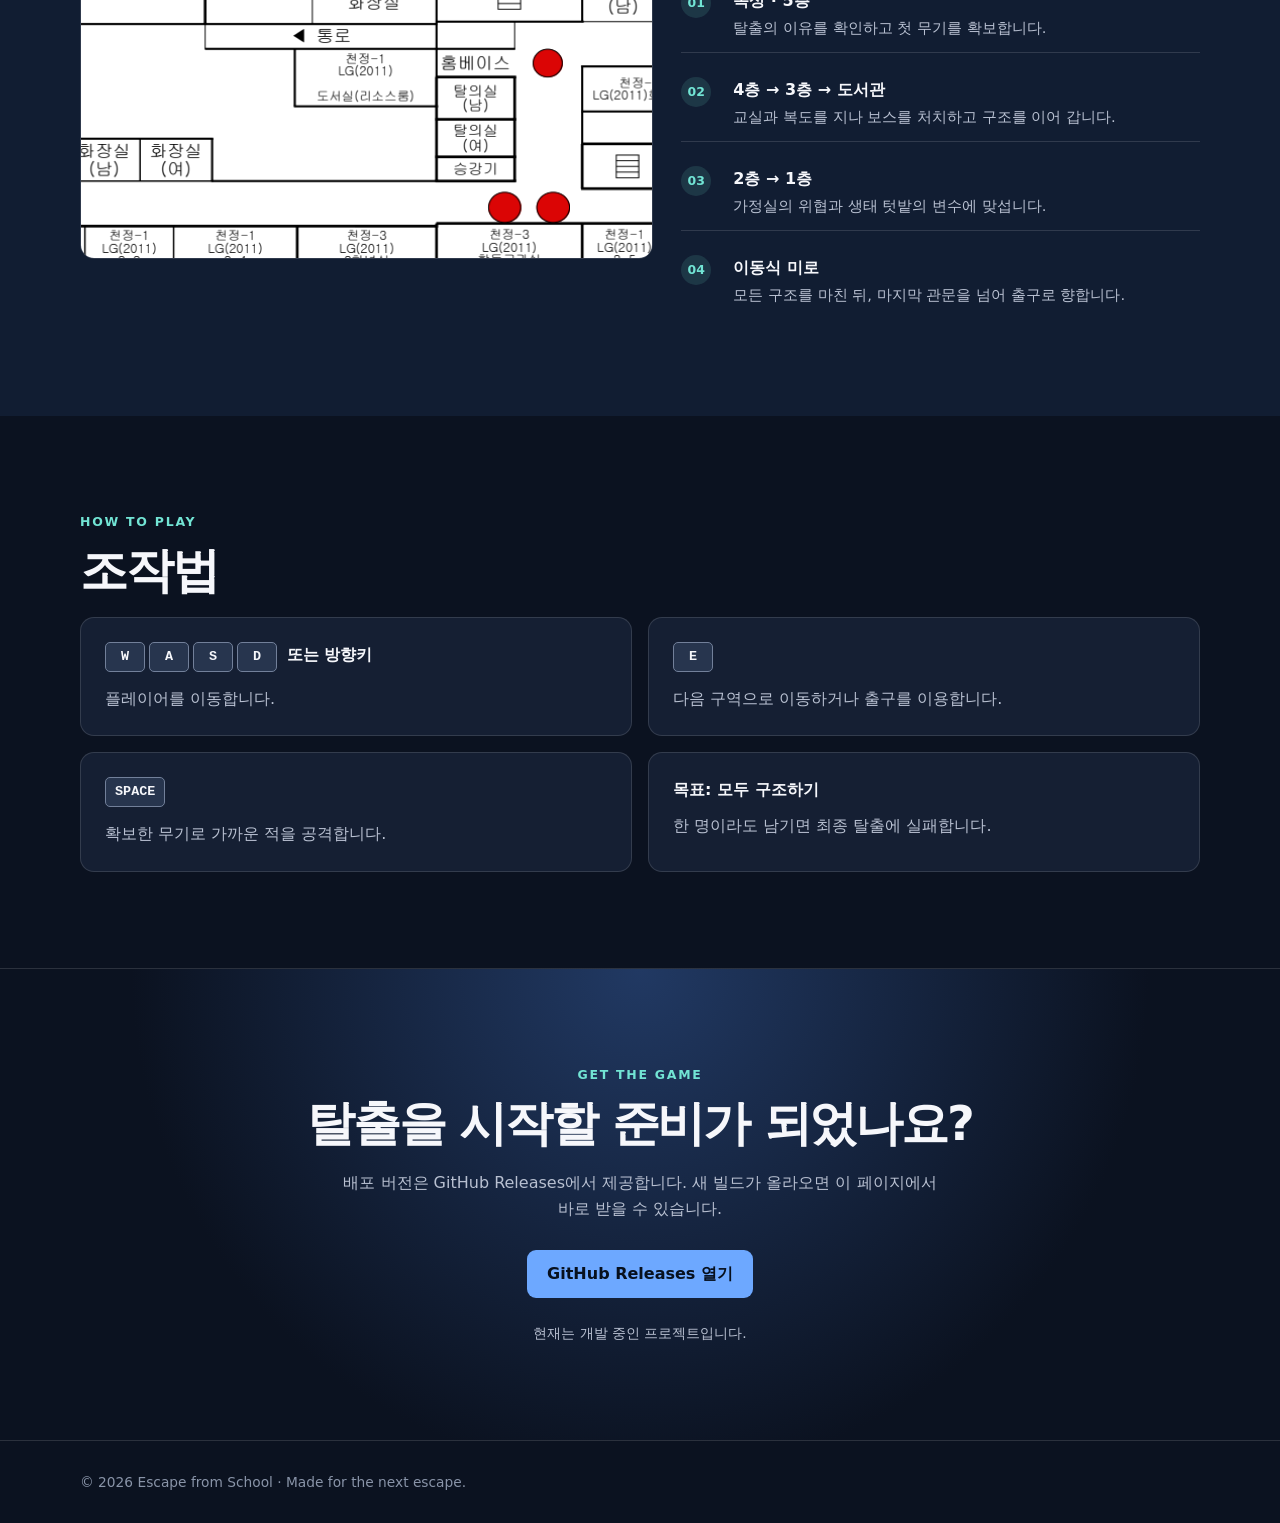
==== commit 5998d296: "Revert "Split game landing pages" This reverts commit 0de3da4c7f87f9a9115be12d8c105398a388ce02." ====
--- a/index.html
+++ b/index.html
@@ -3,17 +3,131 @@
 <head>
   <meta charset="utf-8">
   <meta name="viewport" content="width=device-width, initial-scale=1">
-  <meta name="description" content="Escape from School 공식 페이지">
-  <meta name="theme-color" content="#090b14">
-  <link rel="stylesheet" href="styles.css">
-  <title>Escape from School | 학교 탈출</title>
+  <meta name="description" content="학교를 탈출하기 위해 친구들을 구하고 각 층의 위협을 돌파하는 2D 액션 게임입니다.">
+  <meta name="theme-color" content="#101a2d">
+  <title>Escape from School</title>
+  <style>
+    :root { --ink:#f6f7fb; --muted:#b8c0d1; --navy:#101a2d; --blue:#6da8ff; --cyan:#72e4d4; --line:rgba(255,255,255,.13); }
+    * { box-sizing:border-box; }
+    html { scroll-behavior:smooth; }
+    body { margin:0; color:var(--ink); background:#0b1220; font-family:"Pretendard","Noto Sans KR",system-ui,sans-serif; line-height:1.6; }
+    a { color:inherit; text-decoration:none; }
+    .wrap { width:min(1120px, calc(100% - 40px)); margin:auto; }
+    .top { position:sticky; top:0; z-index:10; backdrop-filter:blur(14px); background:rgba(11,18,32,.78); border-bottom:1px solid var(--line); }
+    .nav { height:68px; display:flex; align-items:center; justify-content:space-between; gap:24px; }
+    .brand { font-weight:800; letter-spacing:.02em; }
+    .brand span { color:var(--cyan); }
+    .links { display:flex; gap:20px; color:var(--muted); font-size:.92rem; }
+    .links a:hover { color:white; }
+    .hero { position:relative; overflow:hidden; min-height:620px; display:grid; align-items:center; border-bottom:1px solid var(--line); }
+    .hero::before { content:""; position:absolute; inset:0; background:linear-gradient(90deg, #0b1220 5%, rgba(11,18,32,.72) 48%, rgba(11,18,32,.22)), url("Assets/Resources/Maps/school_3f.png") center/cover; opacity:.92; }
+    .hero::after { content:""; position:absolute; inset:auto 0 0; height:35%; background:linear-gradient(transparent,#0b1220); }
+    .hero-content { position:relative; z-index:1; padding:86px 0 104px; max-width:650px; }
+    .eyebrow { color:var(--cyan); font-weight:700; letter-spacing:.14em; font-size:.78rem; }
+    h1 { margin:11px 0 18px; font-size:clamp(3rem, 8vw, 6.4rem); line-height:.97; letter-spacing:-.07em; }
+    .lead { max-width:540px; margin:0; color:#e2e7f2; font-size:clamp(1.02rem,2vw,1.2rem); }
+    .actions { display:flex; flex-wrap:wrap; gap:12px; margin-top:30px; }
+    .button { display:inline-flex; align-items:center; justify-content:center; min-height:48px; padding:0 20px; border-radius:9px; background:var(--blue); color:#07101e; font-weight:800; transition:transform .2s,background .2s; }
+    .button:hover { transform:translateY(-2px); background:#9bc2ff; }
+    .button.ghost { background:rgba(255,255,255,.08); color:white; border:1px solid var(--line); }
+    .button.ghost:hover { background:rgba(255,255,255,.15); }
+    section { padding:96px 0; }
+    .section-title { margin:0 0 9px; font-size:clamp(2rem,4vw,3rem); letter-spacing:-.045em; }
+    .section-intro { margin:0 0 35px; color:var(--muted); }
+    .features { display:grid; grid-template-columns:repeat(3,1fr); gap:16px; }
+    .card { padding:26px; border:1px solid var(--line); border-radius:14px; background:linear-gradient(145deg,rgba(255,255,255,.07),rgba(255,255,255,.025)); }
+    .num { color:var(--cyan); font-weight:800; font-size:.84rem; }
+    .card h3 { margin:13px 0 8px; font-size:1.2rem; }
+    .card p { margin:0; color:var(--muted); font-size:.95rem; }
+    .route { background:#111d32; }
+    .route-grid { display:grid; grid-template-columns:1.05fr .95fr; gap:28px; align-items:center; }
+    .map { width:100%; min-height:330px; object-fit:cover; object-position:center; border-radius:14px; border:1px solid var(--line); filter:saturate(.8) contrast(1.05); }
+    .stages { display:grid; gap:11px; }
+    .stage { display:grid; grid-template-columns:40px 1fr; gap:12px; align-items:start; padding:13px 0; border-bottom:1px solid var(--line); }
+    .stage:last-child { border:0; }
+    .stage b { display:block; }
+    .stage p { margin:2px 0 0; color:var(--muted); font-size:.92rem; }
+    .badge { width:30px; height:30px; display:grid; place-items:center; border-radius:50%; background:rgba(114,228,212,.13); color:var(--cyan); font-size:.78rem; font-weight:800; }
+    .play { display:grid; grid-template-columns:repeat(2,1fr); gap:16px; }
+    .control { padding:24px; border-radius:14px; background:#151f33; border:1px solid var(--line); }
+    .key { display:inline-block; min-width:40px; padding:3px 9px; margin:0 4px 4px 0; border:1px solid #72809a; border-radius:5px; background:#27354e; text-align:center; font-family:ui-monospace,monospace; font-size:.84rem; }
+    .control p { margin:10px 0 0; color:var(--muted); }
+    .download { text-align:center; border-top:1px solid var(--line); background:radial-gradient(circle at 50% 0, #213963, #0b1220 64%); }
+    .download .section-intro { max-width:600px; margin:0 auto 28px; }
+    .notice { margin:24px auto 0; color:var(--muted); font-size:.86rem; }
+    footer { padding:30px 0; border-top:1px solid var(--line); color:#8994a8; font-size:.86rem; }
+    @media (max-width:760px) { .links { display:none; } .hero { min-height:570px; } section { padding:68px 0; } .features,.play,.route-grid { grid-template-columns:1fr; } .route-grid { gap:24px; } .map { min-height:240px; } }
+  </style>
 </head>
-<body class="home">
-  <header class="top"><nav class="nav wrap" aria-label="주요 메뉴"><a class="brand" href="index.html"><span class="brand-mark">!</span> ESCAPE FROM SCHOOL</a><input class="menu-toggle" type="checkbox" id="menu-toggle"><label class="menu-button" for="menu-toggle" aria-label="메뉴 열기"><span></span></label><div class="links"><a href="intro.html">게임 소개</a><a href="character.html">캐릭터</a><a href="play.html">플레이 방법</a><a href="download.html">다운로드</a><a class="nav-github" href="https://github.com/jw-astro09/share" target="_blank" rel="noreferrer">GitHub ↗</a></div></nav></header>
-  <main>
-    <section class="hero"><div class="wrap hero-inner"><div class="eyebrow">2D ACTION · SCHOOL ESCAPE</div><h1>학교에서<br><em>탈출하라.</em></h1><p class="lead">친구들을 구하고 어두운 복도를 돌파해, 마지막 이동식 미로 너머의 출구를 찾아야 합니다.</p><div class="actions"><a class="button" href="download.html">게임 받기</a><a class="button ghost" href="intro.html">게임 살펴보기 ↓</a></div><div class="status"><i></i> 현재 개발 중 · 무료 배포 예정</div></div><div class="hero-sign"><strong>NO EXIT</strong>친구들을 모두 구하기 전에는<br>어느 문도 열리지 않습니다.</div></section>
-    <section class="home-links"><div class="wrap"><div class="eyebrow">EXPLORE THE SCHOOL</div><h2 class="section-title">탈출을 준비하세요.</h2><div class="page-cards"><a class="page-card" href="intro.html"><span>01 / INTRO</span><strong>게임 소개</strong><p>학교 안에서 펼쳐지는 탈출의 목표와 경로를 확인하세요.</p><b>자세히 보기 →</b></a><a class="page-card" href="character.html"><span>02 / CHARACTER</span><strong>캐릭터</strong><p>구조해야 할 친구들과 맞서야 할 위협을 살펴보세요.</p><b>캐릭터 보기 →</b></a><a class="page-card" href="play.html"><span>03 / PLAY</span><strong>플레이 방법</strong><p>이동, 공격, 구조 그리고 탈출 조건을 알아보세요.</p><b>조작법 보기 →</b></a></div></div></section>
+<body>
+  <header class="top">
+    <nav class="nav wrap" aria-label="주요 메뉴">
+      <a class="brand" href="#top">ESCAPE <span>FROM</span> SCHOOL</a>
+      <div class="links"><a href="#about">게임 소개</a><a href="#route">탈출 경로</a><a href="#play">조작법</a><a href="#download">다운로드</a></div>
+    </nav>
+  </header>
+
+  <main id="top">
+    <section class="hero" aria-labelledby="hero-title">
+      <div class="wrap hero-content">
+        <div class="eyebrow">2D ACTION · SCHOOL ESCAPE</div>
+        <h1 id="hero-title">학교에서<br>탈출하라.</h1>
+        <p class="lead">각 층을 돌파하고 친구들을 구해, 마지막 이동식 미로 너머의 출구까지 도달하세요.</p>
+        <div class="actions">
+          <a class="button" href="https://github.com/jw-astro09/share">다운로드 준비 중</a>
+          <a class="button ghost" href="https://github.com/jw-astro09/share" target="_blank" rel="noreferrer">GitHub 저장소</a>
+        </div>
+      </div>
+    </section>
+
+    <section id="about" class="wrap">
+      <div class="eyebrow">THE MISSION</div>
+      <h2 class="section-title">단순한 길찾기가 아닌 탈출</h2>
+      <p class="section-intro">교실과 복도를 누비며 위협을 피하고, 무기를 확보해 길을 열어야 합니다.</p>
+      <div class="features">
+        <article class="card"><div class="num">01</div><h3>구조</h3><p>각 구역에 남은 친구를 찾아 모든 구조 대상을 안전하게 탈출시키세요.</p></article>
+        <article class="card"><div class="num">02</div><h3>돌파</h3><p>구역마다 기다리는 보스를 상대하고, 얻은 무기로 다음 층으로 나아갑니다.</p></article>
+        <article class="card"><div class="num">03</div><h3>탈출</h3><p>마지막 이동식 미로를 통과해 출구에 도달하면 탈출이 완성됩니다.</p></article>
+      </div>
+    </section>
+
+    <section id="route" class="route">
+      <div class="wrap route-grid">
+        <img class="map" src="Assets/Resources/Maps/school_3f.png" alt="게임 속 학교 복도 지도">
+        <div>
+          <div class="eyebrow">ESCAPE ROUTE</div>
+          <h2 class="section-title">옥상에서 출구까지</h2>
+          <div class="stages">
+            <div class="stage"><span class="badge">01</span><div><b>옥상 · 5층</b><p>탈출의 이유를 확인하고 첫 무기를 확보합니다.</p></div></div>
+            <div class="stage"><span class="badge">02</span><div><b>4층 → 3층 → 도서관</b><p>교실과 복도를 지나 보스를 처치하고 구조를 이어 갑니다.</p></div></div>
+            <div class="stage"><span class="badge">03</span><div><b>2층 → 1층</b><p>가정실의 위협과 생태 텃밭의 변수에 맞섭니다.</p></div></div>
+            <div class="stage"><span class="badge">04</span><div><b>이동식 미로</b><p>모든 구조를 마친 뒤, 마지막 관문을 넘어 출구로 향합니다.</p></div></div>
+          </div>
+        </div>
+      </div>
+    </section>
+
+    <section id="play" class="wrap">
+      <div class="eyebrow">HOW TO PLAY</div>
+      <h2 class="section-title">조작법</h2>
+      <div class="play">
+        <div class="control"><strong><span class="key">W</span><span class="key">A</span><span class="key">S</span><span class="key">D</span> 또는 방향키</strong><p>플레이어를 이동합니다.</p></div>
+        <div class="control"><strong><span class="key">E</span></strong><p>다음 구역으로 이동하거나 출구를 이용합니다.</p></div>
+        <div class="control"><strong><span class="key">SPACE</span></strong><p>확보한 무기로 가까운 적을 공격합니다.</p></div>
+        <div class="control"><strong>목표: 모두 구조하기</strong><p>한 명이라도 남기면 최종 탈출에 실패합니다.</p></div>
+      </div>
+    </section>
+
+    <section id="download" class="download">
+      <div class="wrap">
+        <div class="eyebrow">GET THE GAME</div>
+        <h2 class="section-title">탈출을 시작할 준비가 되었나요?</h2>
+        <p class="section-intro">배포 버전은 GitHub Releases에서 제공합니다. 새 빌드가 올라오면 이 페이지에서 바로 받을 수 있습니다.</p>
+        <a class="button" href="https://github.com/jw-astro09/share">GitHub Releases 열기</a>
+        <p class="notice">현재는 개발 중인 프로젝트입니다.</p>
+      </div>
+    </section>
   </main>
-  <footer><div class="wrap footer-main"><div class="footer-copy"><strong>ESCAPE FROM SCHOOL</strong>친구들을 구하고 학교를 탈출하는 2D 액션 게임.</div><div class="footer-links"><a href="intro.html">게임 소개</a><a href="character.html">캐릭터</a><a href="play.html">플레이 방법</a><a href="download.html">Releases</a><a href="https://github.com/jw-astro09/share" target="_blank" rel="noreferrer">GitHub ↗</a></div></div><div class="wrap copyright">© 2026 Escape from School. All rights reserved. · 게임 및 웹페이지의 저작권은 제작자에게 있습니다.</div></footer>
+  <footer><div class="wrap">© 2026 Escape from School · Made for the next escape.</div></footer>
 </body>
 </html>
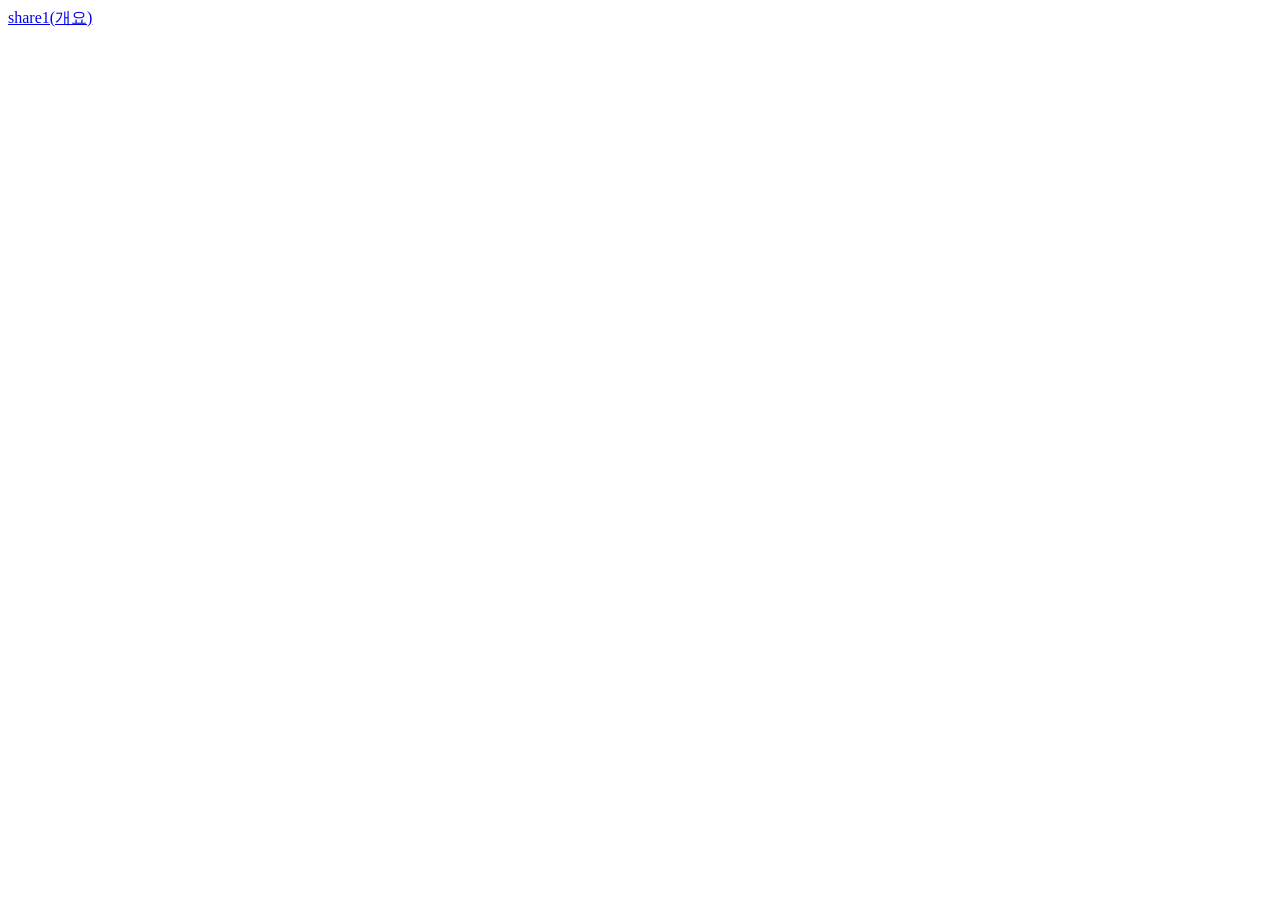
==== commit c580413f: "Update index.html" ====
--- a/index.html
+++ b/index.html
@@ -1,133 +1,11 @@
-<!doctype html>
-<html lang="ko">
-<head>
-  <meta charset="utf-8">
-  <meta name="viewport" content="width=device-width, initial-scale=1">
-  <meta name="description" content="학교를 탈출하기 위해 친구들을 구하고 각 층의 위협을 돌파하는 2D 액션 게임입니다.">
-  <meta name="theme-color" content="#101a2d">
-  <title>Escape from School</title>
-  <style>
-    :root { --ink:#f6f7fb; --muted:#b8c0d1; --navy:#101a2d; --blue:#6da8ff; --cyan:#72e4d4; --line:rgba(255,255,255,.13); }
-    * { box-sizing:border-box; }
-    html { scroll-behavior:smooth; }
-    body { margin:0; color:var(--ink); background:#0b1220; font-family:"Pretendard","Noto Sans KR",system-ui,sans-serif; line-height:1.6; }
-    a { color:inherit; text-decoration:none; }
-    .wrap { width:min(1120px, calc(100% - 40px)); margin:auto; }
-    .top { position:sticky; top:0; z-index:10; backdrop-filter:blur(14px); background:rgba(11,18,32,.78); border-bottom:1px solid var(--line); }
-    .nav { height:68px; display:flex; align-items:center; justify-content:space-between; gap:24px; }
-    .brand { font-weight:800; letter-spacing:.02em; }
-    .brand span { color:var(--cyan); }
-    .links { display:flex; gap:20px; color:var(--muted); font-size:.92rem; }
-    .links a:hover { color:white; }
-    .hero { position:relative; overflow:hidden; min-height:620px; display:grid; align-items:center; border-bottom:1px solid var(--line); }
-    .hero::before { content:""; position:absolute; inset:0; background:linear-gradient(90deg, #0b1220 5%, rgba(11,18,32,.72) 48%, rgba(11,18,32,.22)), url("Assets/Resources/Maps/school_3f.png") center/cover; opacity:.92; }
-    .hero::after { content:""; position:absolute; inset:auto 0 0; height:35%; background:linear-gradient(transparent,#0b1220); }
-    .hero-content { position:relative; z-index:1; padding:86px 0 104px; max-width:650px; }
-    .eyebrow { color:var(--cyan); font-weight:700; letter-spacing:.14em; font-size:.78rem; }
-    h1 { margin:11px 0 18px; font-size:clamp(3rem, 8vw, 6.4rem); line-height:.97; letter-spacing:-.07em; }
-    .lead { max-width:540px; margin:0; color:#e2e7f2; font-size:clamp(1.02rem,2vw,1.2rem); }
-    .actions { display:flex; flex-wrap:wrap; gap:12px; margin-top:30px; }
-    .button { display:inline-flex; align-items:center; justify-content:center; min-height:48px; padding:0 20px; border-radius:9px; background:var(--blue); color:#07101e; font-weight:800; transition:transform .2s,background .2s; }
-    .button:hover { transform:translateY(-2px); background:#9bc2ff; }
-    .button.ghost { background:rgba(255,255,255,.08); color:white; border:1px solid var(--line); }
-    .button.ghost:hover { background:rgba(255,255,255,.15); }
-    section { padding:96px 0; }
-    .section-title { margin:0 0 9px; font-size:clamp(2rem,4vw,3rem); letter-spacing:-.045em; }
-    .section-intro { margin:0 0 35px; color:var(--muted); }
-    .features { display:grid; grid-template-columns:repeat(3,1fr); gap:16px; }
-    .card { padding:26px; border:1px solid var(--line); border-radius:14px; background:linear-gradient(145deg,rgba(255,255,255,.07),rgba(255,255,255,.025)); }
-    .num { color:var(--cyan); font-weight:800; font-size:.84rem; }
-    .card h3 { margin:13px 0 8px; font-size:1.2rem; }
-    .card p { margin:0; color:var(--muted); font-size:.95rem; }
-    .route { background:#111d32; }
-    .route-grid { display:grid; grid-template-columns:1.05fr .95fr; gap:28px; align-items:center; }
-    .map { width:100%; min-height:330px; object-fit:cover; object-position:center; border-radius:14px; border:1px solid var(--line); filter:saturate(.8) contrast(1.05); }
-    .stages { display:grid; gap:11px; }
-    .stage { display:grid; grid-template-columns:40px 1fr; gap:12px; align-items:start; padding:13px 0; border-bottom:1px solid var(--line); }
-    .stage:last-child { border:0; }
-    .stage b { display:block; }
-    .stage p { margin:2px 0 0; color:var(--muted); font-size:.92rem; }
-    .badge { width:30px; height:30px; display:grid; place-items:center; border-radius:50%; background:rgba(114,228,212,.13); color:var(--cyan); font-size:.78rem; font-weight:800; }
-    .play { display:grid; grid-template-columns:repeat(2,1fr); gap:16px; }
-    .control { padding:24px; border-radius:14px; background:#151f33; border:1px solid var(--line); }
-    .key { display:inline-block; min-width:40px; padding:3px 9px; margin:0 4px 4px 0; border:1px solid #72809a; border-radius:5px; background:#27354e; text-align:center; font-family:ui-monospace,monospace; font-size:.84rem; }
-    .control p { margin:10px 0 0; color:var(--muted); }
-    .download { text-align:center; border-top:1px solid var(--line); background:radial-gradient(circle at 50% 0, #213963, #0b1220 64%); }
-    .download .section-intro { max-width:600px; margin:0 auto 28px; }
-    .notice { margin:24px auto 0; color:var(--muted); font-size:.86rem; }
-    footer { padding:30px 0; border-top:1px solid var(--line); color:#8994a8; font-size:.86rem; }
-    @media (max-width:760px) { .links { display:none; } .hero { min-height:570px; } section { padding:68px 0; } .features,.play,.route-grid { grid-template-columns:1fr; } .route-grid { gap:24px; } .map { min-height:240px; } }
-  </style>
-</head>
-<body>
-  <header class="top">
-    <nav class="nav wrap" aria-label="주요 메뉴">
-      <a class="brand" href="#top">ESCAPE <span>FROM</span> SCHOOL</a>
-      <div class="links"><a href="#about">게임 소개</a><a href="#route">탈출 경로</a><a href="#play">조작법</a><a href="#download">다운로드</a></div>
-    </nav>
-  </header>
-
-  <main id="top">
-    <section class="hero" aria-labelledby="hero-title">
-      <div class="wrap hero-content">
-        <div class="eyebrow">2D ACTION · SCHOOL ESCAPE</div>
-        <h1 id="hero-title">학교에서<br>탈출하라.</h1>
-        <p class="lead">각 층을 돌파하고 친구들을 구해, 마지막 이동식 미로 너머의 출구까지 도달하세요.</p>
-        <div class="actions">
-          <a class="button" href="https://github.com/jw-astro09/share">다운로드 준비 중</a>
-          <a class="button ghost" href="https://github.com/jw-astro09/share" target="_blank" rel="noreferrer">GitHub 저장소</a>
-        </div>
-      </div>
-    </section>
-
-    <section id="about" class="wrap">
-      <div class="eyebrow">THE MISSION</div>
-      <h2 class="section-title">단순한 길찾기가 아닌 탈출</h2>
-      <p class="section-intro">교실과 복도를 누비며 위협을 피하고, 무기를 확보해 길을 열어야 합니다.</p>
-      <div class="features">
-        <article class="card"><div class="num">01</div><h3>구조</h3><p>각 구역에 남은 친구를 찾아 모든 구조 대상을 안전하게 탈출시키세요.</p></article>
-        <article class="card"><div class="num">02</div><h3>돌파</h3><p>구역마다 기다리는 보스를 상대하고, 얻은 무기로 다음 층으로 나아갑니다.</p></article>
-        <article class="card"><div class="num">03</div><h3>탈출</h3><p>마지막 이동식 미로를 통과해 출구에 도달하면 탈출이 완성됩니다.</p></article>
-      </div>
-    </section>
-
-    <section id="route" class="route">
-      <div class="wrap route-grid">
-        <img class="map" src="Assets/Resources/Maps/school_3f.png" alt="게임 속 학교 복도 지도">
-        <div>
-          <div class="eyebrow">ESCAPE ROUTE</div>
-          <h2 class="section-title">옥상에서 출구까지</h2>
-          <div class="stages">
-            <div class="stage"><span class="badge">01</span><div><b>옥상 · 5층</b><p>탈출의 이유를 확인하고 첫 무기를 확보합니다.</p></div></div>
-            <div class="stage"><span class="badge">02</span><div><b>4층 → 3층 → 도서관</b><p>교실과 복도를 지나 보스를 처치하고 구조를 이어 갑니다.</p></div></div>
-            <div class="stage"><span class="badge">03</span><div><b>2층 → 1층</b><p>가정실의 위협과 생태 텃밭의 변수에 맞섭니다.</p></div></div>
-            <div class="stage"><span class="badge">04</span><div><b>이동식 미로</b><p>모든 구조를 마친 뒤, 마지막 관문을 넘어 출구로 향합니다.</p></div></div>
-          </div>
-        </div>
-      </div>
-    </section>
-
-    <section id="play" class="wrap">
-      <div class="eyebrow">HOW TO PLAY</div>
-      <h2 class="section-title">조작법</h2>
-      <div class="play">
-        <div class="control"><strong><span class="key">W</span><span class="key">A</span><span class="key">S</span><span class="key">D</span> 또는 방향키</strong><p>플레이어를 이동합니다.</p></div>
-        <div class="control"><strong><span class="key">E</span></strong><p>다음 구역으로 이동하거나 출구를 이용합니다.</p></div>
-        <div class="control"><strong><span class="key">SPACE</span></strong><p>확보한 무기로 가까운 적을 공격합니다.</p></div>
-        <div class="control"><strong>목표: 모두 구조하기</strong><p>한 명이라도 남기면 최종 탈출에 실패합니다.</p></div>
-      </div>
-    </section>
-
-    <section id="download" class="download">
-      <div class="wrap">
-        <div class="eyebrow">GET THE GAME</div>
-        <h2 class="section-title">탈출을 시작할 준비가 되었나요?</h2>
-        <p class="section-intro">배포 버전은 GitHub Releases에서 제공합니다. 새 빌드가 올라오면 이 페이지에서 바로 받을 수 있습니다.</p>
-        <a class="button" href="https://github.com/jw-astro09/share">GitHub Releases 열기</a>
-        <p class="notice">현재는 개발 중인 프로젝트입니다.</p>
-      </div>
-    </section>
-  </main>
-  <footer><div class="wrap">© 2026 Escape from School · Made for the next escape.</div></footer>
-</body>
-</html>
+<DOCTYPE html>
+  <html lang = "ko">
+    <head>
+      <title>
+        share
+      </title>
+    </head>
+    <body>
+      <a href="https://docs.google.com/document/d/1VUWLrsP9FjLhWHP-nQLsVSAsWgH8gJyUB5f0R0918_E/edit?usp=sharing">share1(개요)</a>
+    </body>
+  </html>
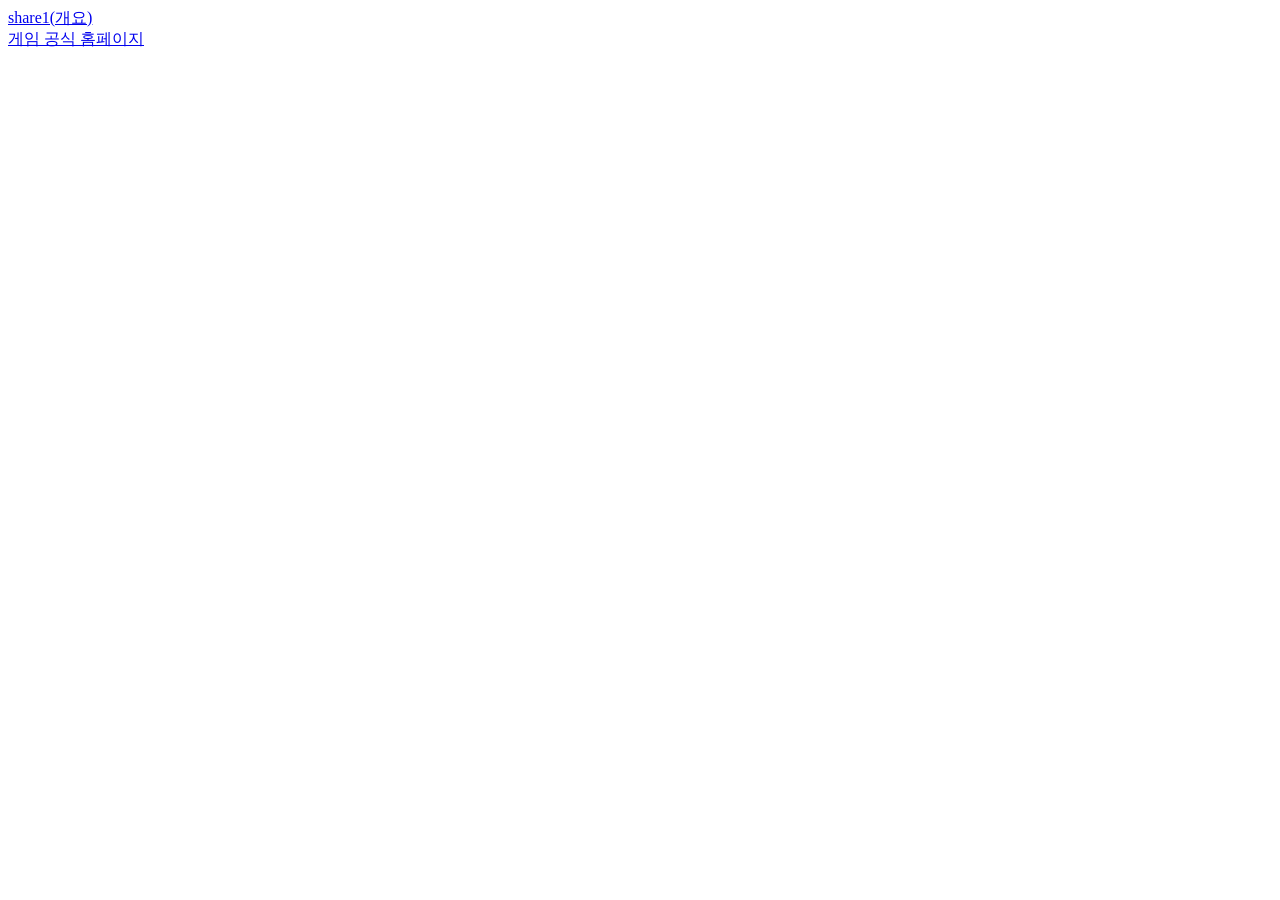
==== commit a8c89563: "Update index.html" ====
--- a/index.html
+++ b/index.html
@@ -7,5 +7,7 @@
     </head>
     <body>
       <a href="https://docs.google.com/document/d/1VUWLrsP9FjLhWHP-nQLsVSAsWgH8gJyUB5f0R0918_E/edit?usp=sharing">share1(개요)</a>
+      <br>
+      <a href="https://jw-astro09.github.io/escape-from-school/">게임 공식 홈페이지</a>
     </body>
   </html>
